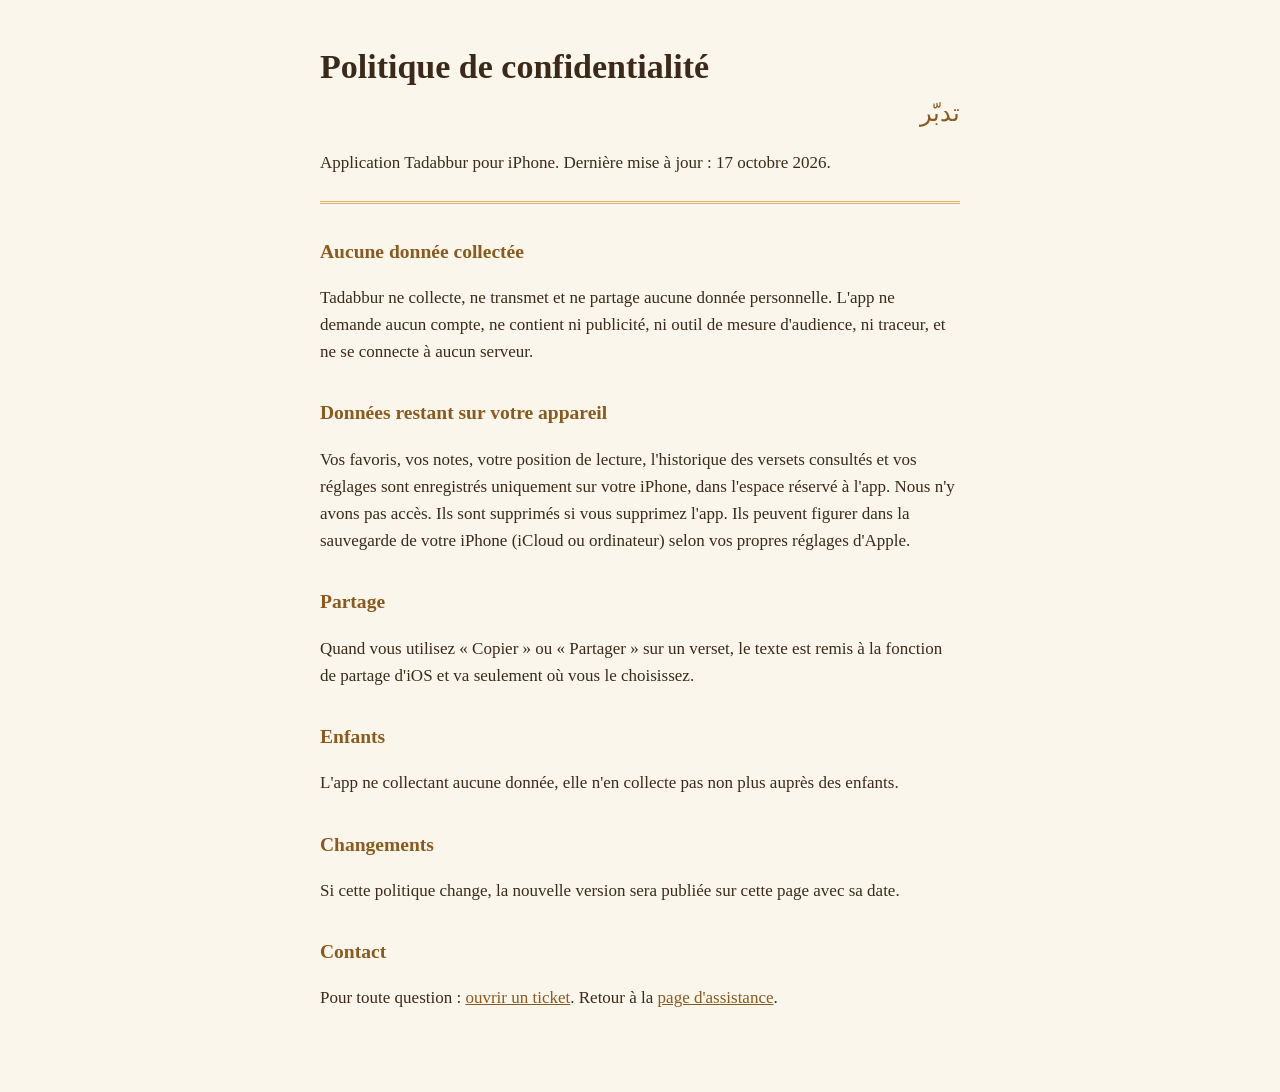
==== confidentialite.html @ c3d55732 "Pages d'assistance et de confidentialité de l'app Tadabbur Co-Authored-By: Claude Opus 5.5 <noreply@" ====
<!doctype html>
<html lang="fr">
<head>
<meta charset="utf-8">
<meta name="viewport" content="width=device-width, initial-scale=1">
<title>Tadabbur — Confidentialité</title>
<link rel="stylesheet" href="style.css">
</head>
<body>
<main>
<h1>Politique de confidentialité</h1>
<p class="ar" lang="ar" dir="rtl">تدبّر</p>
<p>Application Tadabbur pour iPhone. Dernière mise à jour : 17 octobre 2026.</p>
<hr>

<h2>Aucune donnée collectée</h2>
<p>Tadabbur ne collecte, ne transmet et ne partage aucune donnée personnelle. L'app ne demande aucun
compte, ne contient ni publicité, ni outil de mesure d'audience, ni traceur, et ne se connecte à aucun serveur.</p>

<h2>Données restant sur votre appareil</h2>
<p>Vos favoris, vos notes, votre position de lecture, l'historique des versets consultés et vos réglages
sont enregistrés uniquement sur votre iPhone, dans l'espace réservé à l'app. Nous n'y avons pas accès.
Ils sont supprimés si vous supprimez l'app. Ils peuvent figurer dans la sauvegarde de votre iPhone
(iCloud ou ordinateur) selon vos propres réglages d'Apple.</p>

<h2>Partage</h2>
<p>Quand vous utilisez « Copier » ou « Partager » sur un verset, le texte est remis à la fonction de
partage d'iOS et va seulement où vous le choisissez.</p>

<h2>Enfants</h2>
<p>L'app ne collectant aucune donnée, elle n'en collecte pas non plus auprès des enfants.</p>

<h2>Changements</h2>
<p>Si cette politique change, la nouvelle version sera publiée sur cette page avec sa date.</p>

<h2>Contact</h2>
<p>Pour toute question : <a href="https://github.com/Kazer159/tadabbur-app/issues/new">ouvrir un ticket</a>.
Retour à la <a href="index.html">page d'assistance</a>.</p>
</main>
</body>
</html>
---- style.css ----
:root { --papier: #FBF6EC; --encre: #3B2A1A; --accent: #8A5A1E; --filet: #D7B06A; }
@media (prefers-color-scheme: dark) { :root { --papier: #1E1812; --encre: #EFE6D6; --accent: #D7B06A; --filet: #8A5A1E; } }
body { margin: 0; background: var(--papier); color: var(--encre); font: 17px/1.6 Georgia, "Times New Roman", serif; }
main { max-width: 640px; margin: 0 auto; padding: 40px 16px 64px; }
h1 { font-size: 2em; margin: 0; }
.ar { font-size: 1.4em; color: var(--accent); margin: 0 0 8px; }
hr { border: 0; border-top: 3px double var(--filet); margin: 24px 0; }
h2 { font-size: 1.15em; color: var(--accent); margin-top: 32px; }
a { color: var(--accent); }
.pied { font-size: 0.85em; opacity: 0.75; margin-top: 48px; }
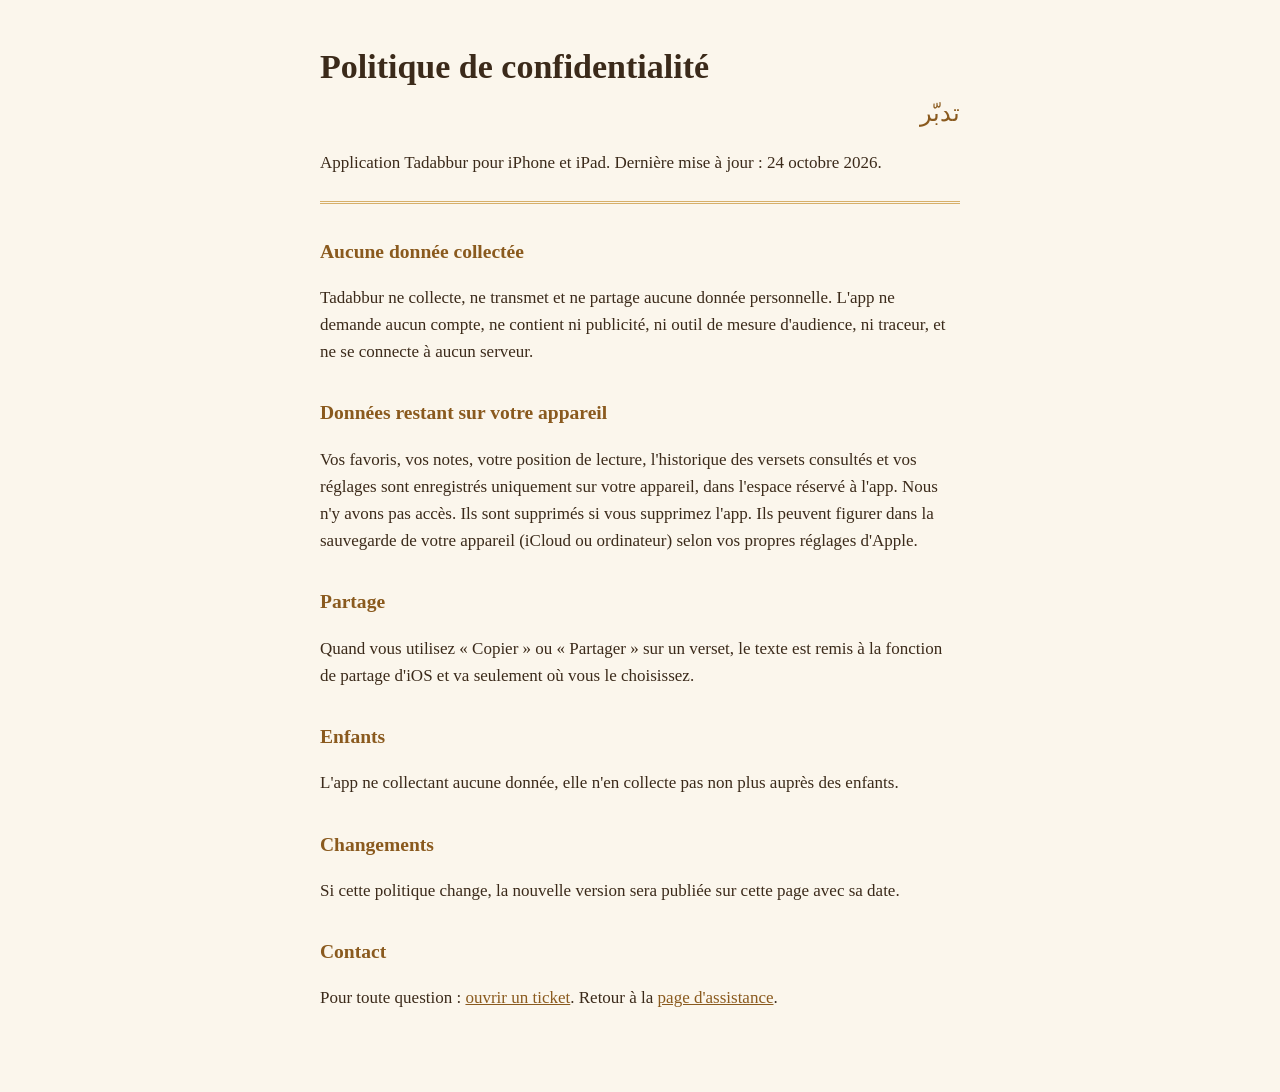
==== commit 8cabbb85: "Pages : l'app existe aussi sur iPad Co-Authored-By: Claude Opus 5.5 <noreply@anthropic.com>" ====
--- a/confidentialite.html
+++ b/confidentialite.html
@@ -10,7 +10,7 @@
 <main>
 <h1>Politique de confidentialité</h1>
 <p class="ar" lang="ar" dir="rtl">تدبّر</p>
-<p>Application Tadabbur pour iPhone. Dernière mise à jour : 17 octobre 2026.</p>
+<p>Application Tadabbur pour iPhone et iPad. Dernière mise à jour : 24 octobre 2026.</p>
 <hr>
 
 <h2>Aucune donnée collectée</h2>
@@ -19,8 +19,8 @@
 
 <h2>Données restant sur votre appareil</h2>
 <p>Vos favoris, vos notes, votre position de lecture, l'historique des versets consultés et vos réglages
-sont enregistrés uniquement sur votre iPhone, dans l'espace réservé à l'app. Nous n'y avons pas accès.
-Ils sont supprimés si vous supprimez l'app. Ils peuvent figurer dans la sauvegarde de votre iPhone
+sont enregistrés uniquement sur votre appareil, dans l'espace réservé à l'app. Nous n'y avons pas accès.
+Ils sont supprimés si vous supprimez l'app. Ils peuvent figurer dans la sauvegarde de votre appareil
 (iCloud ou ordinateur) selon vos propres réglages d'Apple.</p>
 
 <h2>Partage</h2>
